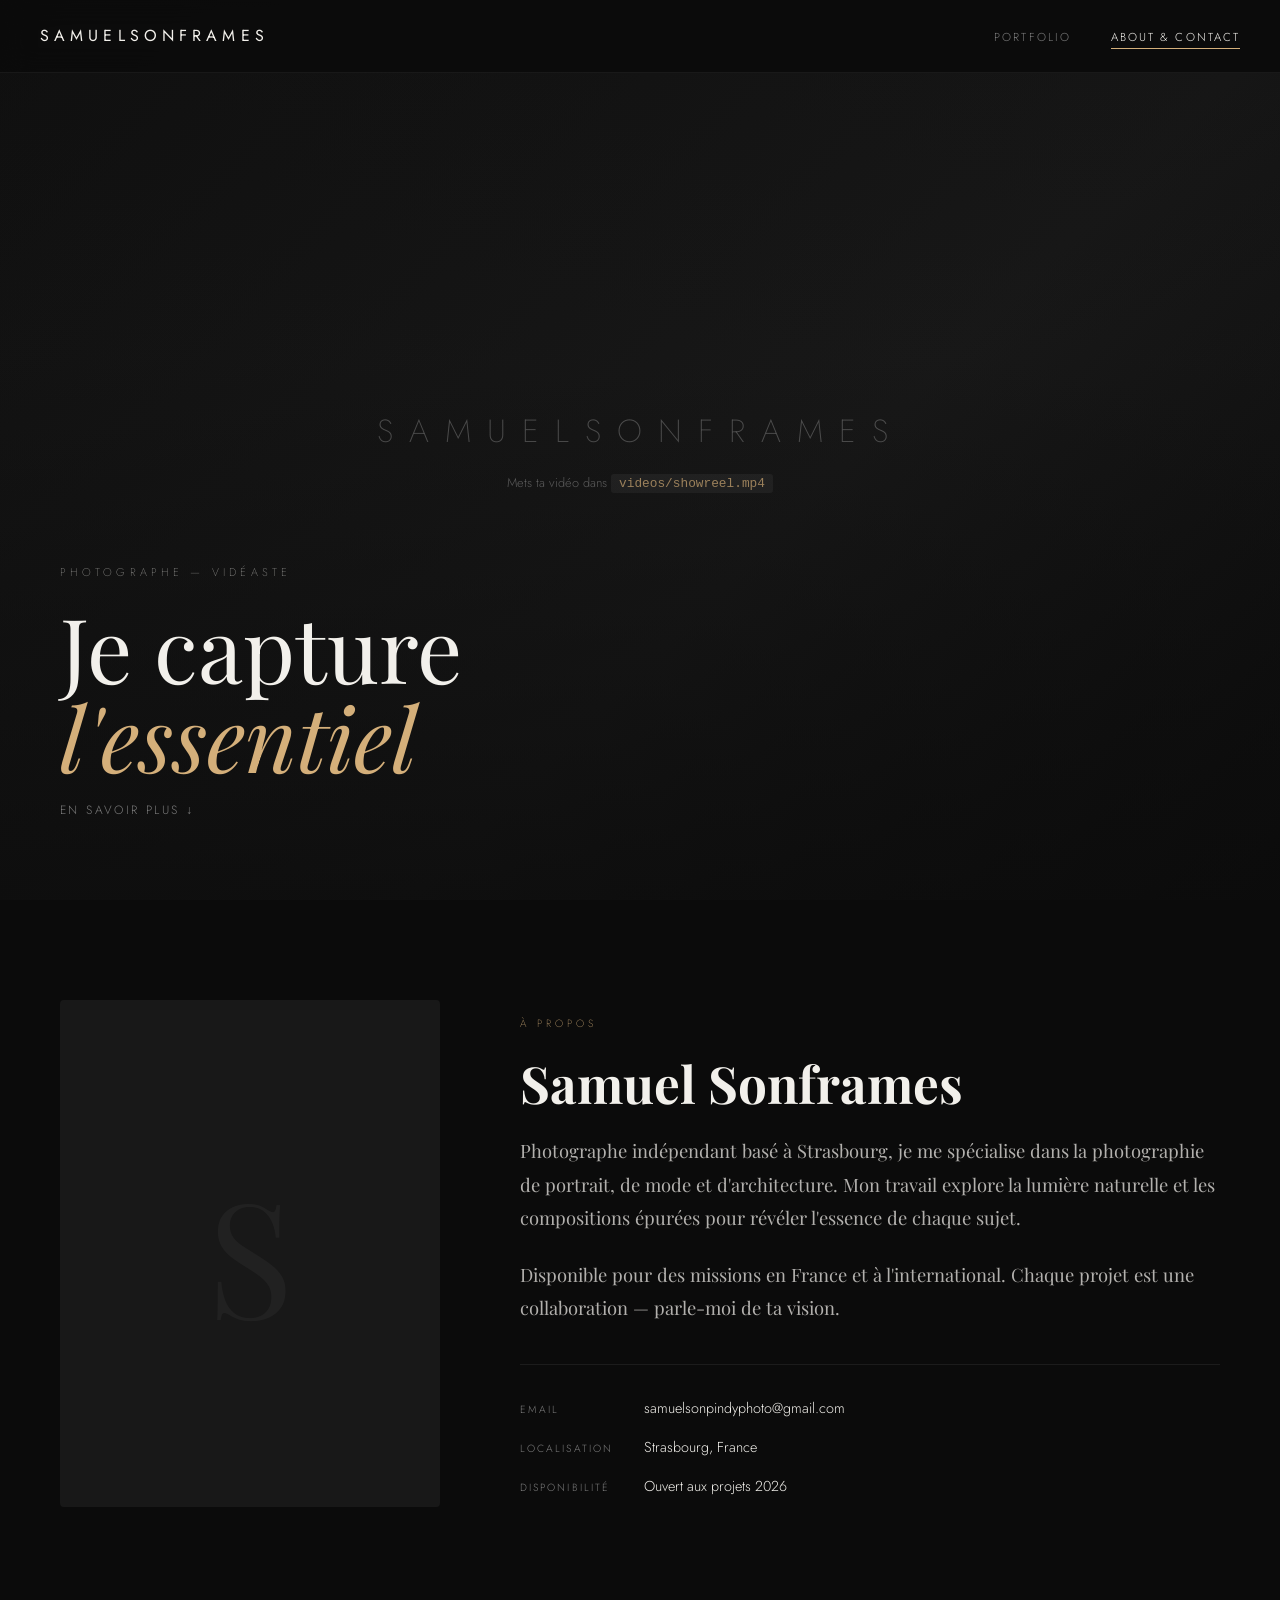
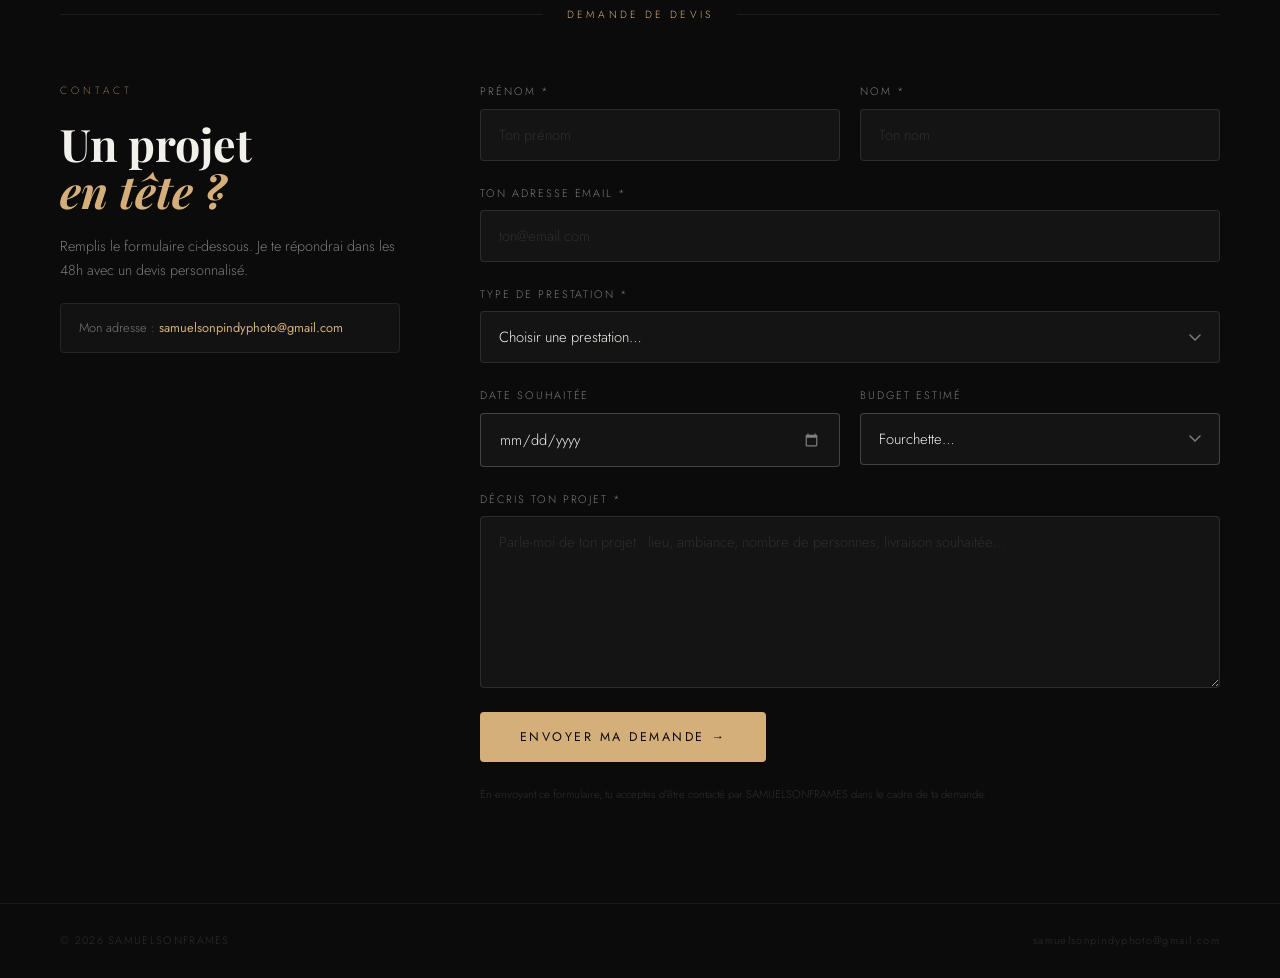
==== about.html @ d8d71bd1 "coucou" ====
<!DOCTYPE html>
<html lang="fr">
<head>
  <meta charset="UTF-8" />
  <meta name="viewport" content="width=device-width, initial-scale=1.0" />
  <title>About & Contact — SAMUELSONFRAMES</title>
  <link rel="stylesheet" href="css/style.css" />
  <link href="https://fonts.googleapis.com/css2?family=Playfair+Display:ital,wght@0,400;0,700;1,400&family=Jost:wght@200;300;400&display=swap" rel="stylesheet" />
</head>
<body class="page-about">

  <header class="header">
    <nav class="nav">
      <a href="index.html" class="nav-brand">SAMUELSONFRAMES</a>
      <input type="checkbox" id="nav-toggle" class="nav-toggle-input" />
      <label for="nav-toggle" class="nav-burger">
        <span></span><span></span><span></span>
      </label>
      <ul class="nav-links">
        <li><a href="index.html" class="nav-link">Portfolio</a></li>
        <li><a href="about.html" class="nav-link active">About & Contact</a></li>
      </ul>
    </nav>
  </header>

  <section class="video-section">
    <div class="video-wrap">
      <video src="videos/showreel.mp4" autoplay muted loop playsinline class="bg-video" onerror="this.parentElement.classList.add('no-video')"></video>
      <div class="video-fallback">
        <span>SAMUELSONFRAMES</span>
        <p>Mets ta vidéo dans <code>videos/showreel.mp4</code></p>
      </div>
      <div class="video-overlay"></div>
      <div class="video-content">
        <p class="video-sub">Photographe — Vidéaste</p>
        <h1 class="video-title">Je capture<br /><em>l'essentiel</em></h1>
        <a href="#about-content" class="video-cta">En savoir plus ↓</a>
      </div>
    </div>
  </section>

  <section class="about-section" id="about-content">
    <div class="about-inner">
      <div class="about-photo-wrap">
        <img src="images/portrait-samuelson.jpg" alt="Samuelson" onerror="this.style.display='none'" />
        <div class="about-photo-fallback">S</div>
      </div>
      <div class="about-text-wrap">
        <h2 class="section-label">À propos</h2>
        <h3 class="about-name">Samuel Sonframes</h3>
        <p class="about-bio">Photographe indépendant basé à Strasbourg, je me spécialise dans la photographie de portrait, de mode et d'architecture. Mon travail explore la lumière naturelle et les compositions épurées pour révéler l'essence de chaque sujet.</p>
        <p class="about-bio">Disponible pour des missions en France et à l'international. Chaque projet est une collaboration — parle-moi de ta vision.</p>
        <div class="about-infos">
          <div class="about-info-item">
            <span class="info-label">Email</span>
            <a href="mailto:samuelsonpindyphoto@gmail.com" class="info-val">samuelsonpindyphoto@gmail.com</a>
          </div>
          <div class="about-info-item">
            <span class="info-label">Localisation</span>
            <span class="info-val">Strasbourg, France</span>
          </div>
          <div class="about-info-item">
            <span class="info-label">Disponibilité</span>
            <span class="info-val">Ouvert aux projets 2026</span>
          </div>
        </div>
      </div>
    </div>
  </section>

  <div class="section-sep"><span>Demande de devis</span></div>

  <section class="contact-section" id="contact">
    <div class="contact-inner">
      <div class="contact-intro">
        <h2 class="section-label">Contact</h2>
        <h3 class="contact-title">Un projet<br /><em>en tête ?</em></h3>
        <p class="contact-desc">Remplis le formulaire ci-dessous. Je te répondrai dans les 48h avec un devis personnalisé.</p>
        <p class="contact-mymail">Mon adresse : <strong>samuelsonpindyphoto@gmail.com</strong></p>
      </div>

      <div class="contact-form-wrap">
        <form
          class="devis-form"
          action="https://formspree.io/f/xojpykzq"
          method="POST"
        >
          <!-- Sujet de l'email reçu -->
          <input type="hidden" name="_subject" value=" Devis — SAMUELSONFRAMES" />
          <!-- Anti-spam -->
          <input type="text" name="_gotcha" style="display:none" tabindex="-1" autocomplete="off" />

          <div class="form-row two-col">
            <div class="form-group">
              <label for="prenom" class="form-label">Prénom *</label>
              <input type="text" id="prenom" name="prenom" class="form-input" placeholder="Ton prénom" required />
            </div>
            <div class="form-group">
              <label for="nom" class="form-label">Nom *</label>
              <input type="text" id="nom" name="nom" class="form-input" placeholder="Ton nom" required />
            </div>
          </div>

          <div class="form-group">
            <label for="email" class="form-label">Ton adresse email *</label>
            <input type="email" id="email" name="email" class="form-input" placeholder="ton@email.com" required />
          </div>


          <div class="form-group">
            <label for="type" class="form-label">Type de prestation *</label>
            <select id="type" name="type" class="form-input form-select" required>
              <option value="" disabled selected>Choisir une prestation…</option>
              <option value="Portrait">Portrait</option>
              <option value="Mariage">Mariage / Événement</option>
              <option value="Mode">Mode / Lookbook</option>
              <option value="Architecture">Architecture / Immobilier</option>
              <option value="Sport">Sport / Action</option>
              <option value="Urbain">Urbain / Reportage</option>
              <option value="Autre">Autre</option>
            </select>
          </div>

          <div class="form-row two-col">
            <div class="form-group">
              <label for="date" class="form-label">Date souhaitée</label>
              <input type="date" id="date" name="date" class="form-input" />
            </div>
            <div class="form-group">
              <label for="budget" class="form-label">Budget estimé</label>
              <select id="budget" name="budget" class="form-input form-select">
                <option value="" disabled selected>Fourchette…</option>
                <option value="Moins de 200€">Moins de 200€</option>
                <option value="200€ - 500€">200€ – 500€</option>
                <option value="500€ - 1000€">500€ – 1 000€</option>
                <option value="1000€ - 2000€">1 000€ – 2 000€</option>
                <option value="Plus de 2000€">Plus de 2 000€</option>
              </select>
            </div>
          </div>

          <div class="form-group">
            <label for="message" class="form-label">Décris ton projet *</label>
            <textarea id="message" name="message" class="form-input form-textarea" placeholder="Parle-moi de ton projet : lieu, ambiance, nombre de personnes, livraison souhaitée…" rows="6" required></textarea>
          </div>

          <button type="submit" class="form-submit">Envoyer ma demande →</button>

          <p class="form-note">En envoyant ce formulaire, tu acceptes d'être contacté par SAMUELSONFRAMES dans le cadre de ta demande.</p>

        </form>
      </div>
    </div>
  </section>

  <footer class="footer">
    <span>© 2026 SAMUELSONFRAMES</span>
    <span>samuelsonpindyphoto@gmail.com</span>
  </footer>

</body>
</html>
---- css/style.css ----
:root {
  --black:      #0b0b0b;
  --white:      #f2f0eb;
  --grey-dark:  #181818;
  --grey-mid:   #2e2e2e;
  --grey-light: #7a7a7a;
  --accent:     #d4af7a;
  --accent-dim: rgba(212, 175, 122, 0.15);
  --nav-h:      72px;
  --font-display: 'Playfair Display', Georgia, serif;
  --font-body:    'Jost', sans-serif;
  --ease:       cubic-bezier(0.4, 0, 0.2, 1);
  --radius:     4px;
}

/* ── RESET ──────────────────────────────────── */
*, *::before, *::after {
  margin: 0; padding: 0;
  box-sizing: border-box;
}

html { scroll-behavior: smooth; font-size: 16px; }

body {
  background: var(--black);
  color: var(--white);
  font-family: var(--font-body);
  font-weight: 300;
  line-height: 1.6;
  overflow-x: hidden;
}

img, video {
  display: block;
  max-width: 100%;
}

a { color: inherit; text-decoration: none; }

/* ════════════════════════════════════════════════
   NAVIGATION
════════════════════════════════════════════════ */

/* Cache la checkbox (c'est juste un interrupteur) */
.nav-toggle-input { display: none; }

.header {
  position: fixed;
  top: 0; left: 0; right: 0;
  z-index: 500;
  background: rgba(11, 11, 11, 0.88);
  backdrop-filter: blur(14px);
  -webkit-backdrop-filter: blur(14px);
  border-bottom: 1px solid rgba(255,255,255,0.06);
}

.nav {
  display: flex;
  align-items: center;
  justify-content: space-between;
  max-width: 1400px;
  margin: 0 auto;
  padding: 0 40px;
  height: var(--nav-h);
  position: relative;
}

.nav-brand {
  font-family: var(--font-body);
  font-weight: 400;
  font-size: 1rem;
  letter-spacing: 0.32em;
  color: var(--white);
  flex-shrink: 0;
  transition: color 0.3s;
}
.nav-brand:hover { color: var(--accent); }

/* Liens de navigation */
.nav-links {
  display: flex;
  gap: 40px;
  list-style: none;
}

.nav-link {
  font-family: var(--font-body);
  font-weight: 300;
  font-size: 0.72rem;
  letter-spacing: 0.18em;
  text-transform: uppercase;
  color: var(--grey-light);
  padding-bottom: 3px;
  border-bottom: 1px solid transparent;
  transition: color 0.3s, border-color 0.3s;
}
.nav-link:hover,
.nav-link.active {
  color: var(--white);
  border-bottom-color: var(--accent);
}

/* Burger (mobile) */
.nav-burger {
  display: none;
  flex-direction: column;
  gap: 5px;
  cursor: pointer;
  padding: 8px;
  z-index: 600;
}
.nav-burger span {
  display: block;
  width: 24px;
  height: 1.5px;
  background: var(--white);
  transition: transform 0.35s var(--ease), opacity 0.3s;
}

/* Burger ouvert → croix */
.nav-toggle-input:checked ~ .nav-burger span:nth-child(1) {
  transform: translateY(6.5px) rotate(45deg);
}
.nav-toggle-input:checked ~ .nav-burger span:nth-child(2) {
  opacity: 0;
}
.nav-toggle-input:checked ~ .nav-burger span:nth-child(3) {
  transform: translateY(-6.5px) rotate(-45deg);
}

/* ════════════════════════════════════════════════
   PAGE HOME — HERO
════════════════════════════════════════════════ */

.home-hero {
  padding-top: calc(var(--nav-h) + 80px);
  padding-bottom: 48px;
  padding-left: 60px;
  padding-right: 60px;
  max-width: 1400px;
  margin: 0 auto;
}

.home-hero-sub {
  font-family: var(--font-body);
  font-weight: 200;
  font-size: 0.7rem;
  letter-spacing: 0.38em;
  text-transform: uppercase;
  color: var(--grey-light);
  margin-bottom: 16px;
}

.home-hero-title {
  font-family: var(--font-display);
  font-weight: 400;
  font-size: clamp(2.8rem, 6vw, 6rem);
  line-height: 1.05;
  color: var(--white);
}
.home-hero-title em {
  font-style: italic;
  color: var(--accent);
}

/* ════════════════════════════════════════════════
   GRILLE PHOTOS — 2 par ligne, 3 lignes
════════════════════════════════════════════════ */

.grid-section {
  padding: 0 40px 80px;
  max-width: 1400px;
  margin: 0 auto;
}

.photo-grid {
  display: grid;
  grid-template-columns: repeat(2, 1fr);
  gap: 20px;
}

/* Chaque carte = un lien cliquable */
.photo-card {
  display: block;
  overflow: hidden;
  border-radius: var(--radius);
  position: relative;
}

.photo-wrap {
  position: relative;
  aspect-ratio: 4 / 3;
  overflow: hidden;
  background: var(--grey-dark);
}

/* L'image */
.photo-wrap img {
  width: 100%;
  height: 100%;
  object-fit: cover;
  display: block;
  filter: grayscale(20%);
  transition: transform 0.7s var(--ease), filter 0.5s;
}

.photo-card:hover .photo-wrap img {
  transform: scale(1.06);
  filter: grayscale(0%) brightness(0.4);
}

/* Placeholder si pas d'image */
.photo-fallback {
  position: absolute;
  inset: 0;
  background: linear-gradient(
    135deg,
    hsl(calc(var(--n) * 35), 12%, 14%) 0%,
    hsl(calc(var(--n) * 35), 8%, 20%) 100%
  );
  display: flex;
  align-items: center;
  justify-content: center;
  font-family: var(--font-display);
  font-size: 6rem;
  font-weight: 400;
  color: rgba(255,255,255,0.04);
  z-index: 0;
}

/* Overlay noir au hover */
.photo-overlay {
  position: absolute;
  inset: 0;
  background: rgba(11, 11, 11, 0.6);
  display: flex;
  align-items: center;
  justify-content: center;
  opacity: 0;
  transition: opacity 0.4s var(--ease);
  z-index: 2;
}

.photo-card:hover .photo-overlay {
  opacity: 1;
}

/* Titre centré sur l'overlay */
.photo-title {
  font-family: var(--font-display);
  font-style: italic;
  font-size: clamp(1.8rem, 3.5vw, 3.2rem);
  font-weight: 400;
  color: var(--white);
  letter-spacing: 0.04em;
  text-align: center;
  transform: translateY(10px);
  transition: transform 0.4s var(--ease);
}

.photo-card:hover .photo-title {
  transform: translateY(0);
}

/* ════════════════════════════════════════════════
   PAGE GALERIE — HEADER
════════════════════════════════════════════════ */

.galerie-header {
  padding-top: calc(var(--nav-h) + 60px);
  padding-bottom: 40px;
  padding-left: 60px;
  padding-right: 60px;
  max-width: 1400px;
  margin: 0 auto;
  display: flex;
  align-items: baseline;
  gap: 32px;
  flex-wrap: wrap;
}

.back-link {
  font-family: var(--font-body);
  font-weight: 300;
  font-size: 0.75rem;
  letter-spacing: 0.15em;
  text-transform: uppercase;
  color: var(--grey-light);
  transition: color 0.3s;
  white-space: nowrap;
}
.back-link:hover { color: var(--accent); }

.galerie-title {
  font-family: var(--font-display);
  font-weight: 700;
  font-size: clamp(2.5rem, 6vw, 5rem);
  color: var(--white);
  line-height: 1;
}

.galerie-count {
  font-family: var(--font-body);
  font-weight: 200;
  font-size: 0.7rem;
  letter-spacing: 0.2em;
  text-transform: uppercase;
  color: var(--grey-light);
  margin-left: auto;
}

/* ── Grille masonry de la galerie ── */
.galerie-grid {
  column-count: 3;
  column-gap: 16px;
  padding: 0 40px 80px;
  max-width: 1400px;
  margin: 0 auto;
}

.galerie-item {
  break-inside: avoid;
  margin-bottom: 16px;
  position: relative;
  border-radius: var(--radius);
  overflow: hidden;
  background: var(--grey-dark);
  animation: fadeUp 0.6s var(--ease) both;
}

.galerie-item:nth-child(1) { animation-delay: 0.05s; }
.galerie-item:nth-child(2) { animation-delay: 0.1s; }
.galerie-item:nth-child(3) { animation-delay: 0.15s; }
.galerie-item:nth-child(4) { animation-delay: 0.2s; }
.galerie-item:nth-child(5) { animation-delay: 0.25s; }
.galerie-item:nth-child(6) { animation-delay: 0.3s; }

@keyframes fadeUp {
  from { opacity: 0; transform: translateY(24px); }
  to   { opacity: 1; transform: translateY(0); }
}

.galerie-item img {
  width: 100%;
  height: auto;
  display: block;
  filter: grayscale(15%);
  transition: filter 0.4s, transform 0.5s var(--ease);
}
.galerie-item:hover img { filter: grayscale(0%); transform: scale(1.03); }

.galerie-fallback {
  aspect-ratio: 3/4;
  background: linear-gradient(
    135deg,
    hsl(calc(var(--n) * 40), 10%, 15%) 0%,
    hsl(calc(var(--n) * 40), 6%, 22%) 100%
  );
  display: flex;
  align-items: center;
  justify-content: center;
  font-family: var(--font-display);
  font-size: 3rem;
  color: rgba(255,255,255,0.06);
}

/* ════════════════════════════════════════════════
   PAGE ABOUT — SECTION VIDÉO
════════════════════════════════════════════════ */

.video-section {
  position: relative;
  height: 100vh;
  min-height: 500px;
  overflow: hidden;
}

.video-wrap {
  position: relative;
  width: 100%;
  height: 100%;
}

/* Vidéo plein écran */
.bg-video {
  position: absolute;
  inset: 0;
  width: 100%;
  height: 100%;
  object-fit: cover;
  z-index: 0;
}

/* Fallback si pas de vidéo */
.video-fallback {
  display: none;
  position: absolute;
  inset: 0;
  background: linear-gradient(135deg, #111 0%, #1a1a1a 60%, #0d0d0d 100%);
  flex-direction: column;
  align-items: center;
  justify-content: center;
  gap: 16px;
  z-index: 1;
}
.video-fallback span {
  font-family: var(--font-body);
  font-size: 2rem;
  letter-spacing: 0.5em;
  font-weight: 200;
  color: rgba(255,255,255,0.3);
}
.video-fallback p {
  font-size: 0.8rem;
  color: var(--grey-light);
}
.video-fallback code {
  background: rgba(255,255,255,0.07);
  padding: 2px 8px;
  border-radius: 3px;
  font-size: 0.8rem;
  color: var(--accent);
}

/* Si erreur vidéo, montre le fallback */
.video-wrap.no-video .bg-video { display: none; }
.video-wrap.no-video .video-fallback { display: flex; }

/* Calque sombre */
.video-overlay {
  position: absolute;
  inset: 0;
  background: linear-gradient(
    to bottom,
    rgba(11,11,11,0.3) 0%,
    rgba(11,11,11,0.15) 40%,
    rgba(11,11,11,0.75) 100%
  );
  z-index: 2;
}

/* Texte sur la vidéo */
.video-content {
  position: absolute;
  bottom: 80px;
  left: 60px;
  z-index: 3;
  display: flex;
  flex-direction: column;
  gap: 20px;
}

.video-sub {
  font-family: var(--font-body);
  font-weight: 200;
  font-size: 0.7rem;
  letter-spacing: 0.38em;
  text-transform: uppercase;
  color: rgba(242,240,235,0.6);
}

.video-title {
  font-family: var(--font-display);
  font-weight: 400;
  font-size: clamp(3rem, 7vw, 8rem);
  line-height: 1;
  color: var(--white);
}
.video-title em {
  font-style: italic;
  color: var(--accent);
}

.video-cta {
  display: inline-block;
  font-family: var(--font-body);
  font-weight: 300;
  font-size: 0.75rem;
  letter-spacing: 0.2em;
  text-transform: uppercase;
  color: var(--grey-light);
  transition: color 0.3s, transform 0.3s;
  width: fit-content;
}
.video-cta:hover {
  color: var(--white);
  transform: translateX(4px);
}

/* ── Section About texte ── */
.about-section {
  padding: 100px 60px;
  max-width: 1400px;
  margin: 0 auto;
}

.about-inner {
  display: grid;
  grid-template-columns: 380px 1fr;
  gap: 80px;
  align-items: start;
}

.about-photo-wrap {
  position: relative;
  aspect-ratio: 3/4;
  border-radius: var(--radius);
  overflow: hidden;
  background: var(--grey-dark);
}
.about-photo-wrap img {
  width: 100%;
  height: 100%;
  object-fit: cover;
  filter: grayscale(20%);
}
.about-photo-fallback {
  position: absolute;
  inset: 0;
  display: flex;
  align-items: center;
  justify-content: center;
  font-family: var(--font-display);
  font-size: 10rem;
  font-weight: 400;
  color: rgba(255,255,255,0.04);
}

.about-text-wrap {
  display: flex;
  flex-direction: column;
  gap: 24px;
  padding-top: 16px;
}

.section-label {
  font-family: var(--font-body);
  font-weight: 200;
  font-size: 0.65rem;
  letter-spacing: 0.38em;
  text-transform: uppercase;
  color: var(--accent);
}

.about-name {
  font-family: var(--font-display);
  font-weight: 700;
  font-size: clamp(2rem, 4vw, 3.5rem);
  line-height: 1.05;
  color: var(--white);
}

.about-bio {
  font-family: var(--font-display);
  font-weight: 400;
  font-size: 1.15rem;
  line-height: 1.8;
  color: rgba(242,240,235,0.72);
}

.about-infos {
  display: flex;
  flex-direction: column;
  gap: 16px;
  margin-top: 16px;
  padding-top: 32px;
  border-top: 1px solid rgba(255,255,255,0.07);
}

.about-info-item {
  display: flex;
  gap: 24px;
  align-items: baseline;
}

.info-label {
  font-family: var(--font-body);
  font-size: 0.65rem;
  letter-spacing: 0.2em;
  text-transform: uppercase;
  color: var(--grey-light);
  flex-shrink: 0;
  width: 100px;
}

.info-val {
  font-family: var(--font-body);
  font-weight: 300;
  font-size: 0.9rem;
  color: var(--white);
  transition: color 0.3s;
}
a.info-val:hover { color: var(--accent); }

/* ── Séparateur ── */
.section-sep {
  display: flex;
  align-items: center;
  gap: 24px;
  padding: 0 60px;
  max-width: 1400px;
  margin: 0 auto 60px;
}
.section-sep::before,
.section-sep::after {
  content: '';
  flex: 1;
  height: 1px;
  background: rgba(255,255,255,0.07);
}
.section-sep span {
  font-family: var(--font-body);
  font-size: 0.65rem;
  font-weight: 300;
  letter-spacing: 0.3em;
  text-transform: uppercase;
  color: var(--accent);
  white-space: nowrap;
}

/* ════════════════════════════════════════════════
   FORMULAIRE DE DEVIS
════════════════════════════════════════════════ */

.contact-section {
  padding: 0 60px 100px;
  max-width: 1400px;
  margin: 0 auto;
}

.contact-inner {
  display: grid;
  grid-template-columns: 340px 1fr;
  gap: 80px;
  align-items: start;
}

.contact-intro {
  display: flex;
  flex-direction: column;
  gap: 20px;
  position: sticky;
  top: calc(var(--nav-h) + 32px);
}

.contact-title {
  font-family: var(--font-display);
  font-weight: 700;
  font-size: clamp(2rem, 3.5vw, 3rem);
  line-height: 1.05;
  color: var(--white);
}
.contact-title em {
  font-style: italic;
  color: var(--accent);
}

.contact-desc {
  font-family: var(--font-body);
  font-weight: 300;
  font-size: 0.9rem;
  line-height: 1.7;
  color: var(--grey-light);
}

.contact-mymail {
  font-family: var(--font-body);
  font-weight: 300;
  font-size: 0.8rem;
  color: var(--grey-light);
  padding: 14px 18px;
  border: 1px solid rgba(255,255,255,0.08);
  border-radius: var(--radius);
  background: rgba(255,255,255,0.03);
}
.contact-mymail strong {
  color: var(--accent);
  font-weight: 400;
}

/* Formulaire */
.devis-form {
  display: flex;
  flex-direction: column;
  gap: 24px;
}

.form-row.two-col {
  display: grid;
  grid-template-columns: 1fr 1fr;
  gap: 20px;
}

.form-group {
  display: flex;
  flex-direction: column;
  gap: 8px;
}

.form-label {
  font-family: var(--font-body);
  font-weight: 300;
  font-size: 0.68rem;
  letter-spacing: 0.18em;
  text-transform: uppercase;
  color: var(--grey-light);
}

.form-input {
  width: 100%;
  background: rgba(255,255,255,0.04);
  border: 1px solid rgba(255,255,255,0.1);
  border-radius: var(--radius);
  padding: 14px 18px;
  font-family: var(--font-body);
  font-weight: 300;
  font-size: 0.92rem;
  color: var(--white);
  transition: border-color 0.3s, background 0.3s;
  outline: none;
  appearance: none;
  -webkit-appearance: none;
}

.form-input::placeholder {
  color: var(--grey-mid);
}

.form-input:focus {
  border-color: var(--accent);
  background: rgba(212, 175, 122, 0.05);
}

.form-input:valid:not(:placeholder-shown) {
  border-color: rgba(255,255,255,0.2);
}

/* Select */
.form-select {
  background-image: url("data:image/svg+xml,%3Csvg xmlns='http://www.w3.org/2000/svg' width='12' height='7' viewBox='0 0 12 7'%3E%3Cpath d='M1 1l5 5 5-5' stroke='%237a7a7a' stroke-width='1.5' fill='none' stroke-linecap='round'/%3E%3C/svg%3E");
  background-repeat: no-repeat;
  background-position: right 18px center;
  padding-right: 44px;
  cursor: pointer;
}
.form-select option {
  background: var(--grey-dark);
  color: var(--white);
}

/* Textarea */
.form-textarea {
  resize: vertical;
  min-height: 160px;
  line-height: 1.6;
}

/* Bouton submit */
.form-submit {
  align-self: flex-start;
  background: var(--accent);
  color: var(--black);
  font-family: var(--font-body);
  font-weight: 400;
  font-size: 0.78rem;
  letter-spacing: 0.2em;
  text-transform: uppercase;
  border: none;
  border-radius: var(--radius);
  padding: 16px 40px;
  cursor: pointer;
  transition: background 0.3s, transform 0.2s, box-shadow 0.3s;
}
.form-submit:hover {
  background: #e0c28d;
  transform: translateY(-2px);
  box-shadow: 0 8px 24px rgba(212,175,122,0.2);
}
.form-submit:active {
  transform: translateY(0);
}

.form-note {
  font-family: var(--font-body);
  font-weight: 300;
  font-size: 0.7rem;
  color: var(--grey-mid);
  line-height: 1.6;
}

/* ════════════════════════════════════════════════
   FOOTER
════════════════════════════════════════════════ */
.footer {
  border-top: 1px solid rgba(255,255,255,0.06);
  padding: 28px 60px;
  display: flex;
  justify-content: space-between;
  align-items: center;
  font-family: var(--font-body);
  font-weight: 300;
  font-size: 0.68rem;
  letter-spacing: 0.12em;
  color: var(--grey-mid);
  max-width: 1400px;
  margin: 0 auto;
}

/* ════════════════════════════════════════════════
   RESPONSIVE — TABLETTE (≤ 1024px)
════════════════════════════════════════════════ */
@media (max-width: 1024px) {
  .about-inner {
    grid-template-columns: 280px 1fr;
    gap: 48px;
  }
  .contact-inner {
    grid-template-columns: 260px 1fr;
    gap: 48px;
  }
  .galerie-grid { column-count: 2; }
}

/* ════════════════════════════════════════════════
   RESPONSIVE — MOBILE (≤ 768px)
════════════════════════════════════════════════ */
@media (max-width: 768px) {

  /* Navigation mobile */
  .nav { padding: 0 20px; }
  .nav-burger { display: flex; }

  .nav-links {
    display: none;
    position: fixed;
    inset: 0;
    background: rgba(11,11,11,0.97);
    flex-direction: column;
    align-items: center;
    justify-content: center;
    gap: 36px;
    z-index: 550;
  }
  /* Ouvre le menu quand la checkbox est cochée */
  .nav-toggle-input:checked ~ .nav-links {
    display: flex;
  }
  .nav-link {
    font-size: 0.9rem;
    letter-spacing: 0.25em;
    color: var(--white);
  }

  /* Home */
  .home-hero { padding: 120px 20px 32px; }
  .grid-section { padding: 0 12px 60px; }
  .photo-grid { grid-template-columns: 1fr 1fr; gap: 10px; }

  /* Galerie */
  .galerie-header { padding: 100px 20px 32px; gap: 16px; }
  .galerie-grid { column-count: 1; padding: 0 12px 60px; }

  /* About vidéo */
  .video-content { left: 20px; bottom: 60px; }

  /* About texte */
  .about-section { padding: 60px 20px; }
  .about-inner {
    grid-template-columns: 1fr;
    gap: 36px;
  }
  .about-photo-wrap { max-width: 280px; }

  /* Contact */
  .section-sep { padding: 0 20px; }
  .contact-section { padding: 0 20px 60px; }
  .contact-inner {
    grid-template-columns: 1fr;
    gap: 40px;
  }
  .contact-intro { position: static; }
  .form-row.two-col { grid-template-columns: 1fr; }
  .form-submit { width: 100%; text-align: center; }

  /* Footer */
  .footer {
    padding: 24px 20px;
    flex-direction: column;
    gap: 8px;
    text-align: center;
  }
}

/* ════════════════════════════════════════════════
   RESPONSIVE — PETIT MOBILE (≤ 480px)
════════════════════════════════════════════════ */
@media (max-width: 480px) {
  .photo-grid {
    grid-template-columns: 1fr;
  }
  .photo-wrap {
    aspect-ratio: 16/9;
  }
}

/* ════════════════════════════════════════════════
   ANIMATIONS GLOBALES
════════════════════════════════════════════════ */
@keyframes fadeIn {
  from { opacity: 0; }
  to   { opacity: 1; }
}

.page-home .photo-grid,
.page-about .video-section {
  animation: fadeIn 0.8s var(--ease) both;
}

/* Champ date — couleur du calendrier */
input[type="date"]::-webkit-calendar-picker-indicator {
  filter: invert(0.5);
  cursor: pointer;
}
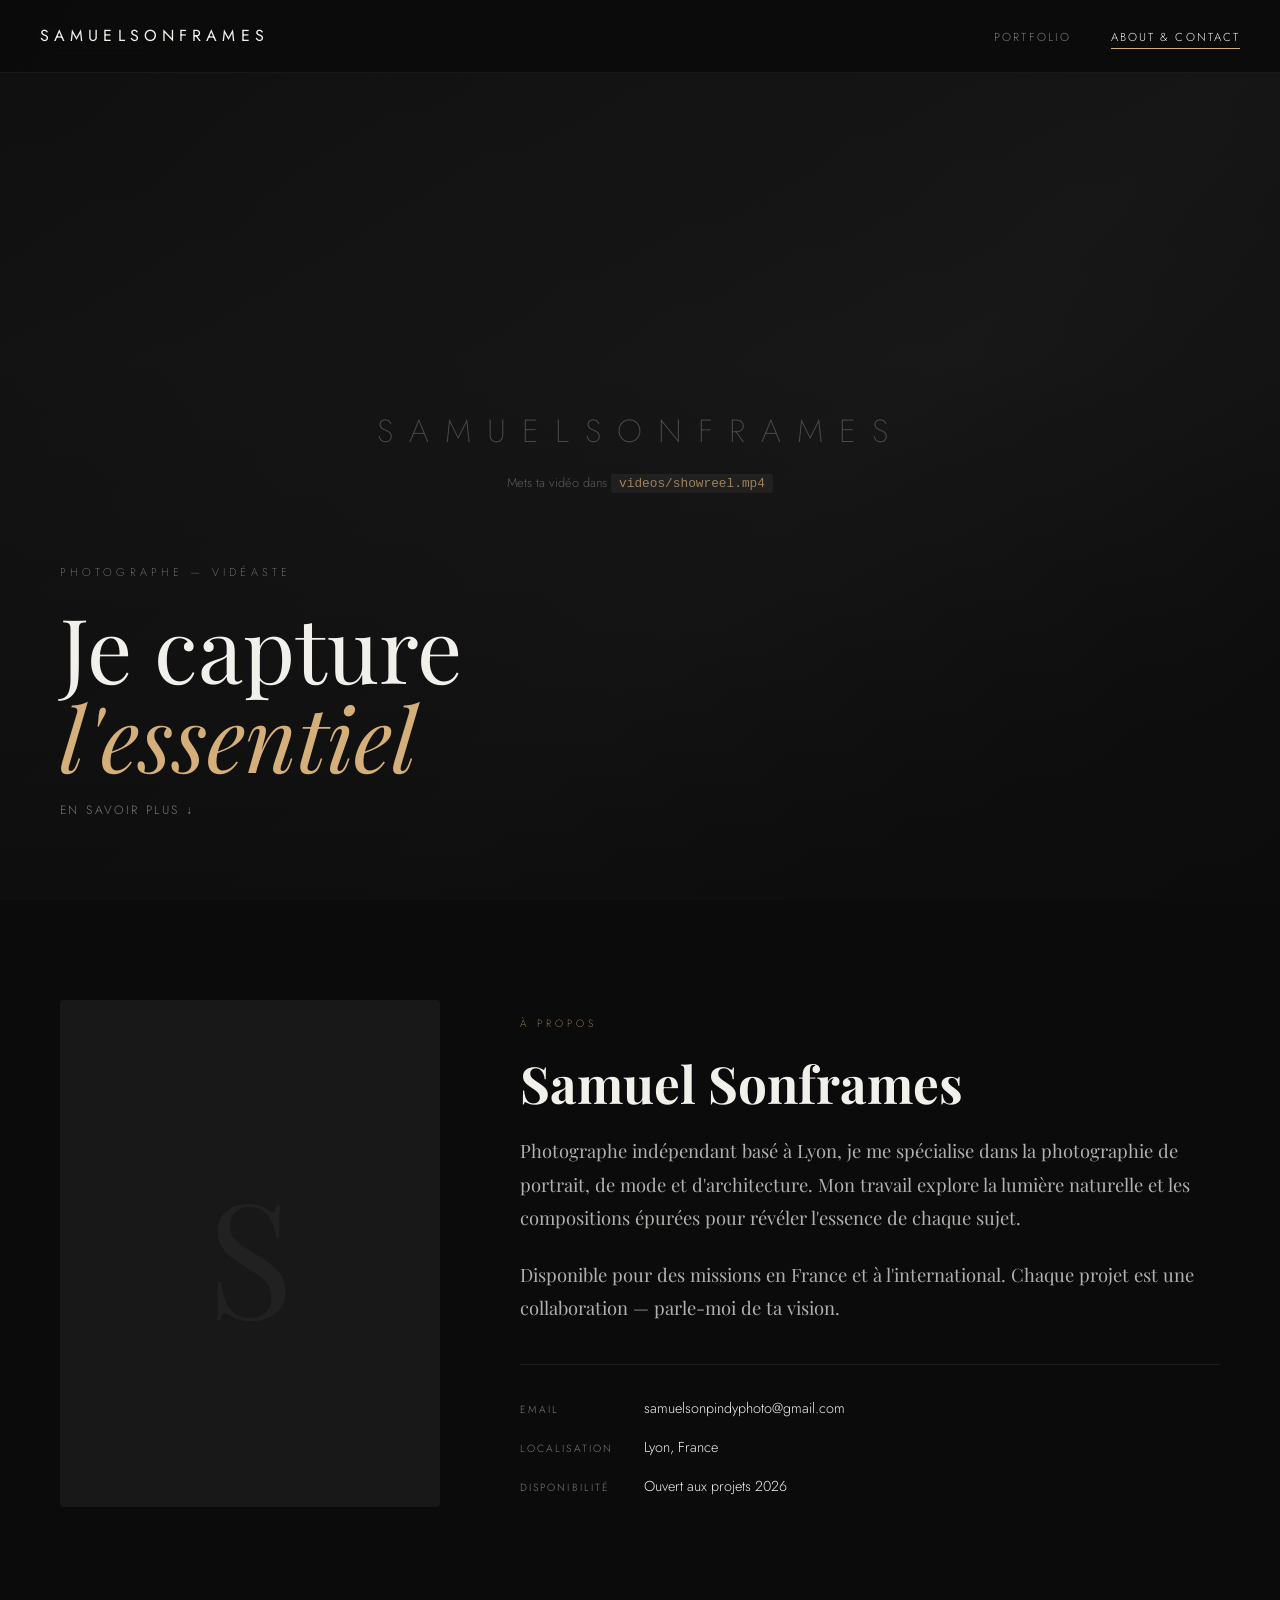
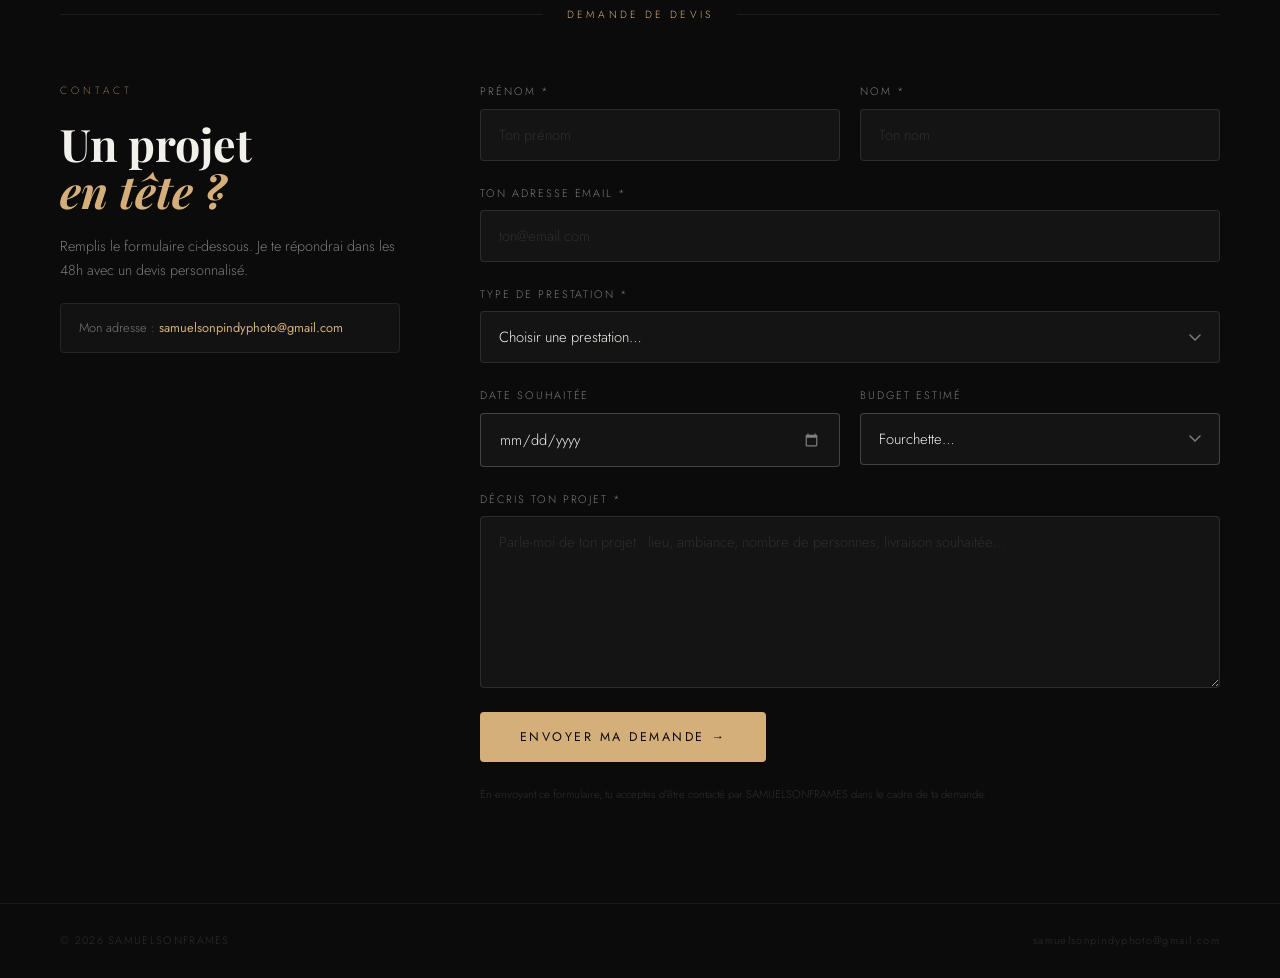
==== commit 9ec8f03a: "presque deux" ====
--- a/about.html
+++ b/about.html
@@ -42,13 +42,13 @@
   <section class="about-section" id="about-content">
     <div class="about-inner">
       <div class="about-photo-wrap">
-        <img src="images/portrait-samuelson.jpg" alt="Samuelson" onerror="this.style.display='none'" />
+        <img src="samuel/samuel.jpg" alt="Samuelson" onerror="this.style.display='none'" />
         <div class="about-photo-fallback">S</div>
       </div>
       <div class="about-text-wrap">
         <h2 class="section-label">À propos</h2>
         <h3 class="about-name">Samuel Sonframes</h3>
-        <p class="about-bio">Photographe indépendant basé à Strasbourg, je me spécialise dans la photographie de portrait, de mode et d'architecture. Mon travail explore la lumière naturelle et les compositions épurées pour révéler l'essence de chaque sujet.</p>
+        <p class="about-bio">Photographe indépendant basé à Lyon, je me spécialise dans la photographie de portrait, de mode et d'architecture. Mon travail explore la lumière naturelle et les compositions épurées pour révéler l'essence de chaque sujet.</p>
         <p class="about-bio">Disponible pour des missions en France et à l'international. Chaque projet est une collaboration — parle-moi de ta vision.</p>
         <div class="about-infos">
           <div class="about-info-item">
@@ -57,7 +57,7 @@
           </div>
           <div class="about-info-item">
             <span class="info-label">Localisation</span>
-            <span class="info-val">Strasbourg, France</span>
+            <span class="info-val">Lyon, France</span>
           </div>
           <div class="about-info-item">
             <span class="info-label">Disponibilité</span>
--- a/css/style.css
+++ b/css/style.css
@@ -208,25 +208,7 @@
 .photo-card:hover .photo-wrap img {
   transform: scale(1.06);
   filter: grayscale(0%) brightness(0.4);
-}
-
-/* Placeholder si pas d'image */
-.photo-fallback {
-  position: absolute;
-  inset: 0;
-  background: linear-gradient(
-    135deg,
-    hsl(calc(var(--n) * 35), 12%, 14%) 0%,
-    hsl(calc(var(--n) * 35), 8%, 20%) 100%
-  );
-  display: flex;
-  align-items: center;
-  justify-content: center;
-  font-family: var(--font-display);
-  font-size: 6rem;
-  font-weight: 400;
-  color: rgba(255,255,255,0.04);
-  z-index: 0;
+
 }
 
 /* Overlay noir au hover */
